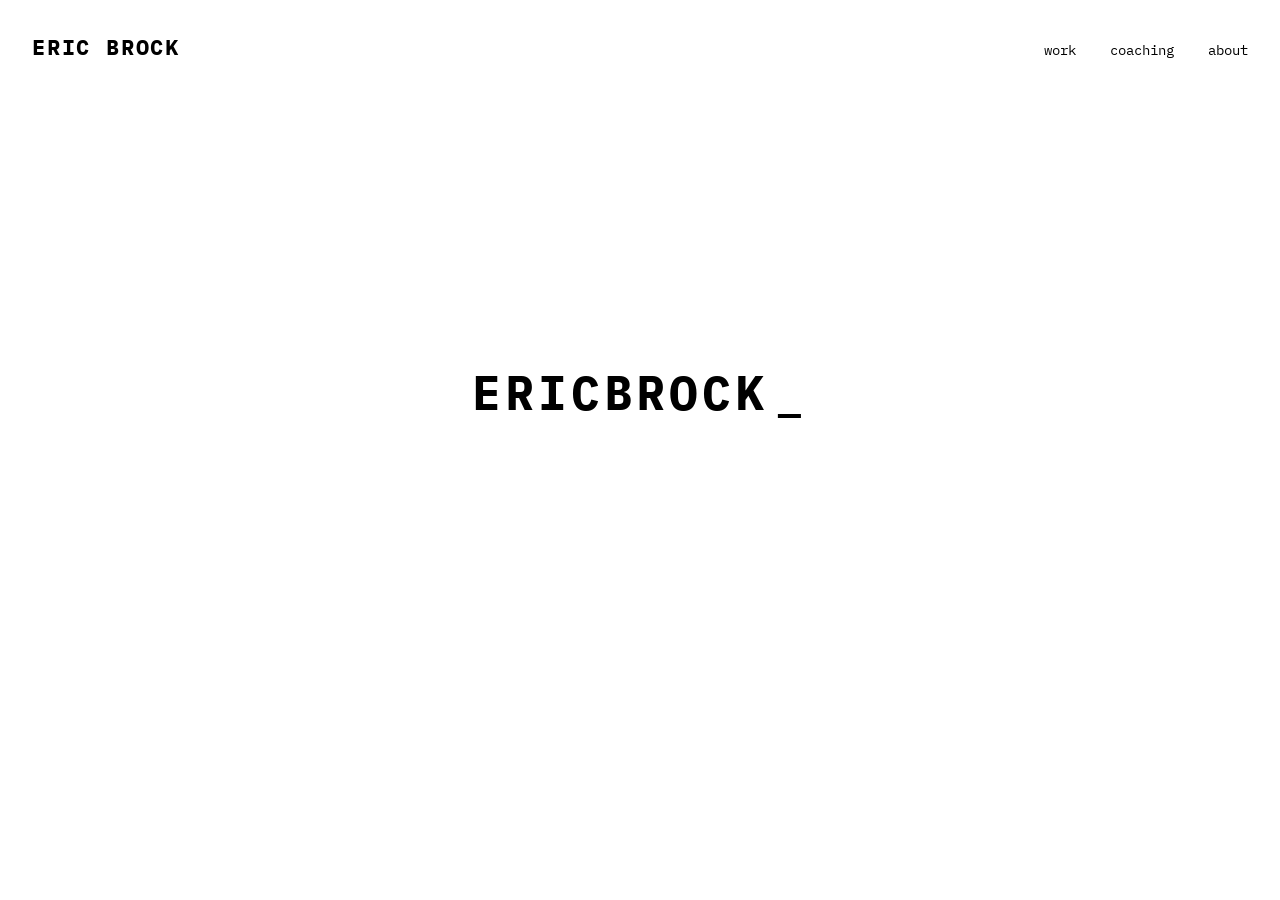
==== index.html @ 44e90fdd "Remove SVG column, fix cursor to regular weight" ====
<!DOCTYPE html>
<html lang="en">
<head>
<meta charset="UTF-8">
<meta name="viewport" content="width=device-width, initial-scale=1.0">
<title>Eric Brock</title>
<link rel="stylesheet" href="style.css">
</head>
<body>
<header>
  <span class="brand is-home">ERIC BROCK</span>
  <nav>
    <a href="/work/">work</a>
    <a href="/coaching/">coaching</a>
    <a href="/about/">about</a>
  </nav>
</header>
<main class="home">
  <div id="home-name" class="home-name">ERIC BROCK</div>
</main>
<script>
(function () {
  var el = document.getElementById('home-name');
  var text = el.textContent;
  var glyphs = '/\\|.:-+*#';
  el.innerHTML = '';
  var spans = [];
  for (var i = 0; i < text.length; i++) {
    var ch = text[i];
    var s = document.createElement('span');
    s.textContent = ch;
    s.style.display = 'inline-block';
    s.dataset.orig = ch;
    el.appendChild(s);
    if (ch !== ' ') spans.push(s);
  }

  var cursor = document.createElement('span');
  cursor.textContent = '_';
  cursor.className = 'home-cursor';
  el.appendChild(cursor);

  var radius = 120;
  var mx = -9999, my = -9999;
  var ticking = false;

  function render() {
    ticking = false;
    spans.forEach(function (s) {
      var r = s.getBoundingClientRect();
      var cx = r.left + r.width / 2;
      var cy = r.top + r.height / 2;
      var dx = mx - cx;
      var dy = my - cy;
      var dist = Math.sqrt(dx * dx + dy * dy);
      if (dist < radius) {
        var force = 1 - dist / radius;
        if (Math.random() < force) {
          s.textContent = glyphs[Math.floor(Math.random() * glyphs.length)];
        } else {
          s.textContent = s.dataset.orig;
        }
      } else {
        s.textContent = s.dataset.orig;
      }
    });
  }

  function schedule() {
    if (!ticking) {
      ticking = true;
      requestAnimationFrame(render);
    }
  }

  window.addEventListener('mousemove', function (e) {
    mx = e.clientX;
    my = e.clientY;
    schedule();
  });

  window.addEventListener('mouseleave', function () {
    mx = -9999;
    my = -9999;
    schedule();
  });
})();
</script>
</body>
</html>
---- style.css ----
@import url('https://fonts.googleapis.com/css2?family=IBM+Plex+Mono:wght@300;400;500;700&display=swap');

* {
  margin: 0;
  padding: 0;
  box-sizing: border-box;
}

html, body {
  background: #ffffff;
  color: #000000;
  font-family: 'IBM Plex Mono', monospace;
  font-weight: 400;
}

header {
  display: flex;
  justify-content: space-between;
  align-items: baseline;
  padding: 2rem 2rem 0 2rem;
}

.brand {
  font-size: 1.4rem;
  font-weight: 700;
  letter-spacing: 0.08em;
  text-decoration: none;
  color: #000000;
}

.brand.is-home {
  cursor: default;
}

nav a {
  font-size: 0.9rem;
  font-weight: 400;
  color: #000000;
  text-decoration: none;
  margin-left: 1.5rem;
}

nav a.active {
  text-decoration: underline;
}

main {
  max-width: 680px;
  margin: 0 auto;
  padding: 6rem 1.5rem 4rem 1.5rem;
}

main.home {
  min-height: 70vh;
  display: flex;
  align-items: center;
  justify-content: center;
  text-align: center;
}

.home-name {
  font-size: 3rem;
  font-weight: 700;
  letter-spacing: 0.08em;
  cursor: default;
  user-select: none;
}

.home-cursor {
  display: inline-block;
  font-weight: 400;
  margin-left: 0.15em;
  animation: blink 1s steps(1) infinite;
}

@keyframes blink {
  50% { opacity: 0; }
}

.project-list, .section-list {
  list-style: none;
}

.project-list li, .section-list li {
  font-size: 1rem;
  font-weight: 400;
  margin-bottom: 0.75rem;
  line-height: 1.5;
}

.project-list a {
  color: #000000;
}

.section-heading {
  font-size: 0.9rem;
  font-weight: 500;
  text-transform: uppercase;
  letter-spacing: 0.05em;
  margin: 2.5rem 0 1rem 0;
}

.section-heading:first-of-type {
  margin-top: 0;
}

p {
  font-size: 1rem;
  line-height: 1.6;
  margin-bottom: 1.2rem;
  font-weight: 400;
}

.placeholder {
  font-size: 0.95rem;
  color: #000000;
  font-weight: 300;
}

@media (max-width: 600px) {

  header {
    flex-direction: column;
    align-items: flex-start;
  }

  nav {
    margin-top: 0.75rem;
  }

  nav a {
    margin-left: 0;
    margin-right: 1.25rem;
  }

  .home-name {
    font-size: 2rem;
  }
}
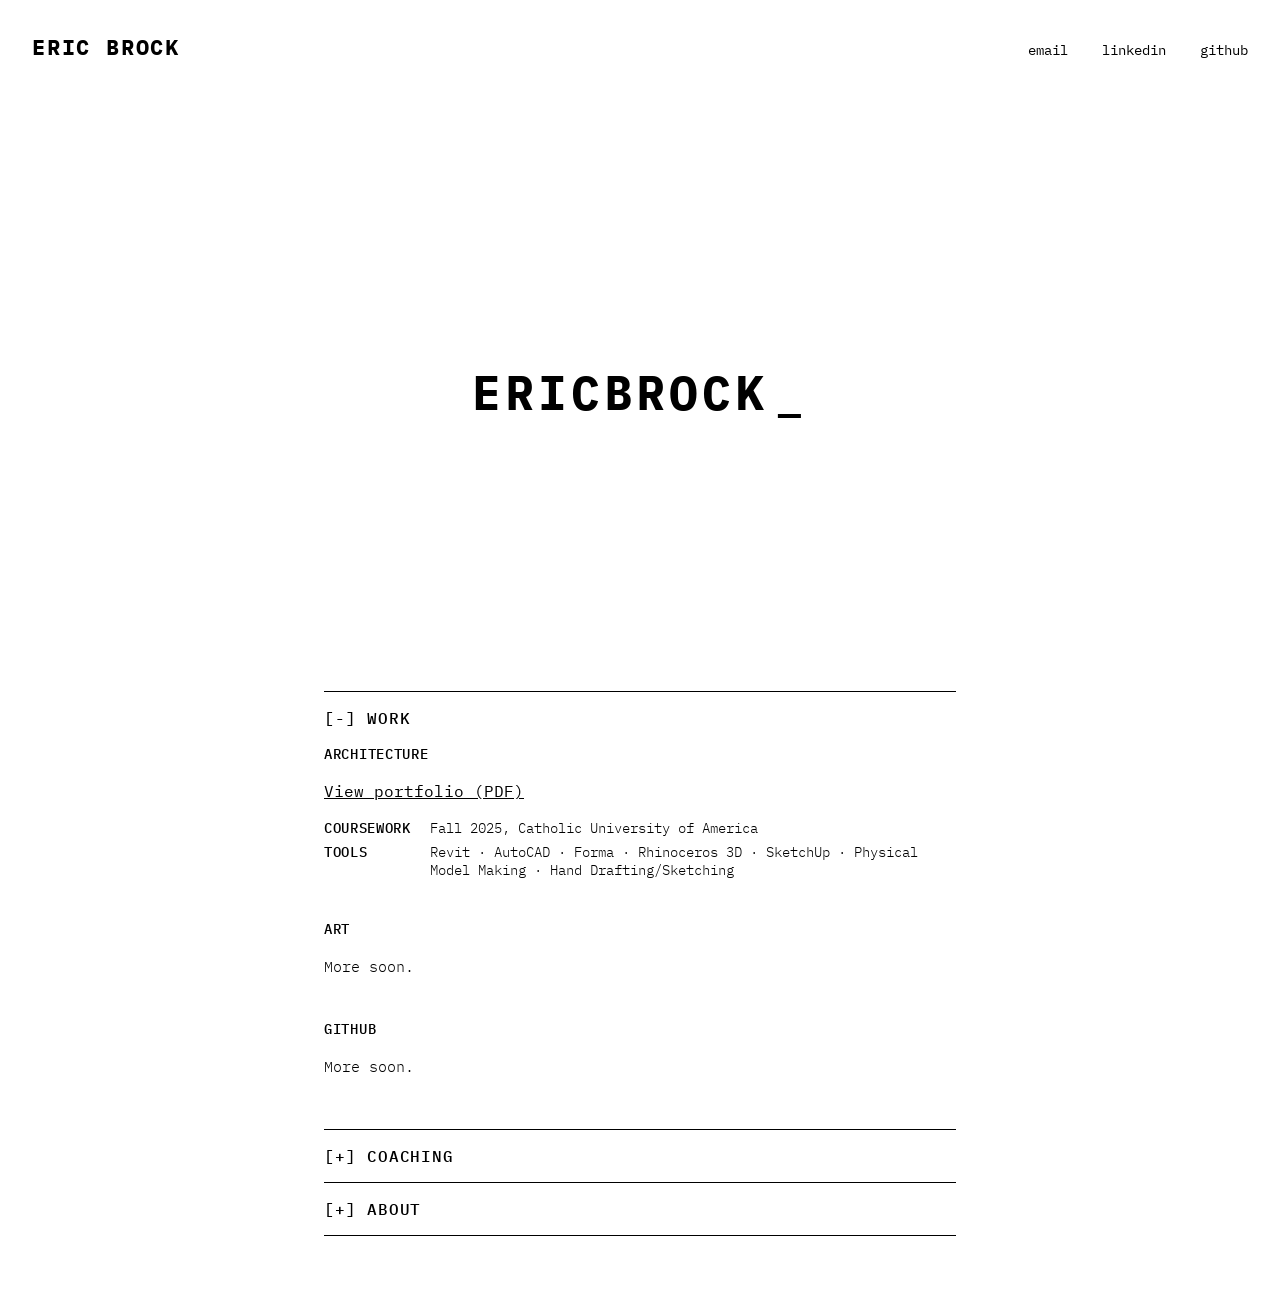
==== commit c1f5e5ce: "Restructure homepage into accordion (work/coaching/about), swap nav to email/linkedin/github placeho" ====
--- a/index.html
+++ b/index.html
@@ -10,14 +10,55 @@
 <header>
   <span class="brand is-home">ERIC BROCK</span>
   <nav>
-    <a href="/work/">work</a>
-    <a href="/coaching/">coaching</a>
-    <a href="/about/">about</a>
+    <a href="#">email</a>
+    <a href="#">linkedin</a>
+    <a href="#">github</a>
   </nav>
 </header>
 <main class="home">
   <div id="home-name" class="home-name">ERIC BROCK</div>
 </main>
+<section class="accordion">
+  <div class="accordion-item">
+    <button class="accordion-trigger" aria-expanded="true" aria-controls="panel-work">[-] work</button>
+    <div class="accordion-panel" id="panel-work">
+      <div class="section-heading">Architecture</div>
+      <ul class="project-list">
+        <li><a href="/assets/Brock_Portfolio.pdf">View portfolio (PDF)</a></li>
+      </ul>
+      <dl class="spec-table">
+        <dt>Coursework</dt>
+        <dd>Fall 2025, Catholic University of America</dd>
+        <dt>Tools</dt>
+        <dd>Revit · AutoCAD · Forma · Rhinoceros 3D · SketchUp · Physical Model Making · Hand Drafting/Sketching</dd>
+      </dl>
+
+      <div class="section-heading">Art</div>
+      <p class="placeholder">More soon.</p>
+
+      <div class="section-heading">GitHub</div>
+      <p class="placeholder">More soon.</p>
+    </div>
+  </div>
+
+  <div class="accordion-item">
+    <button class="accordion-trigger" aria-expanded="false" aria-controls="panel-coaching">[+] coaching</button>
+    <div class="accordion-panel" id="panel-coaching" hidden>
+      <p>In between studio and site visits, I coach students on college applications. Mostly summers, some during the school year. The work is figuring out what's actually there in a student's story, then helping them say it clearly.</p>
+      <p>As a first-gen student, I applied to around 40 schools without access to a counselor or consultant. What it takes to get in shouldn't be hidden behind a desk at some elite university.</p>
+      <p>I know how frustrating this process is for families navigating it for the first time. I've sat on both sides of that desk, as a student without a roadmap and as an admissions officer at two universities. My goal is to demystify it and help students directly.</p>
+    </div>
+  </div>
+
+  <div class="accordion-item">
+    <button class="accordion-trigger" aria-expanded="false" aria-controls="panel-about">[+] about</button>
+    <div class="accordion-panel" id="panel-about" hidden>
+      <p>Eric Brock is an M.Arch III candidate at The Design School, Arizona State University. He completed his first year of graduate study at Catholic University of America, where coursework focused on classical architecture and technical drawing.</p>
+      <p>Before graduate school, Eric served as an admissions officer at Johns Hopkins University and Howard University, where he worked directly with prospective students and their families across thousands of applications.</p>
+      <p>Eric is interested in pursuing an architectural design career where the work is material and the impact is direct.</p>
+    </div>
+  </div>
+</section>
 <script>
 (function () {
   var el = document.getElementById('home-name');
@@ -85,6 +126,28 @@
     schedule();
   });
 })();
+
+(function () {
+  var triggers = document.querySelectorAll('.accordion-trigger');
+  triggers.forEach(function (btn) {
+    btn.addEventListener('click', function () {
+      var panel = document.getElementById(btn.getAttribute('aria-controls'));
+      var wasOpen = btn.getAttribute('aria-expanded') === 'true';
+
+      triggers.forEach(function (b) {
+        b.setAttribute('aria-expanded', 'false');
+        b.textContent = '[+] ' + b.textContent.replace(/^\[[+-]\]\s*/, '');
+        document.getElementById(b.getAttribute('aria-controls')).hidden = true;
+      });
+
+      if (!wasOpen) {
+        btn.setAttribute('aria-expanded', 'true');
+        btn.textContent = '[-] ' + btn.textContent.replace(/^\[[+-]\]\s*/, '');
+        panel.hidden = false;
+      }
+    });
+  });
+})();
 </script>
 </body>
 </html>
--- a/style.css
+++ b/style.css
@@ -58,6 +58,40 @@
   text-align: center;
 }
 
+.accordion {
+  max-width: 680px;
+  margin: 0 auto;
+  padding: 0 1.5rem 4rem 1.5rem;
+}
+
+.accordion-item {
+  border-top: 1px solid #000000;
+}
+
+.accordion-item:last-child {
+  border-bottom: 1px solid #000000;
+}
+
+.accordion-trigger {
+  display: block;
+  width: 100%;
+  background: none;
+  border: none;
+  text-align: left;
+  font-family: inherit;
+  font-size: 1rem;
+  font-weight: 500;
+  letter-spacing: 0.05em;
+  text-transform: uppercase;
+  color: #000000;
+  cursor: pointer;
+  padding: 1rem 0;
+}
+
+.accordion-panel {
+  padding: 0 0 2rem 0;
+}
+
 .home-name {
   font-size: 3rem;
   font-weight: 700;
@@ -117,6 +151,27 @@
   font-weight: 300;
 }
 
+.spec-table {
+  display: grid;
+  grid-template-columns: 90px 1fr;
+  row-gap: 0.4rem;
+  column-gap: 1rem;
+  margin-top: 1rem;
+  font-size: 0.85rem;
+}
+
+.spec-table dt {
+  font-weight: 500;
+  text-transform: uppercase;
+  letter-spacing: 0.05em;
+  margin: 0;
+}
+
+.spec-table dd {
+  font-weight: 300;
+  margin: 0;
+}
+
 @media (max-width: 600px) {
 
   header {
@@ -136,4 +191,13 @@
   .home-name {
     font-size: 2rem;
   }
-}
+
+  .spec-table {
+    grid-template-columns: 1fr;
+    row-gap: 0.2rem;
+  }
+
+  .spec-table dd {
+    margin-bottom: 0.6rem;
+  }
+}
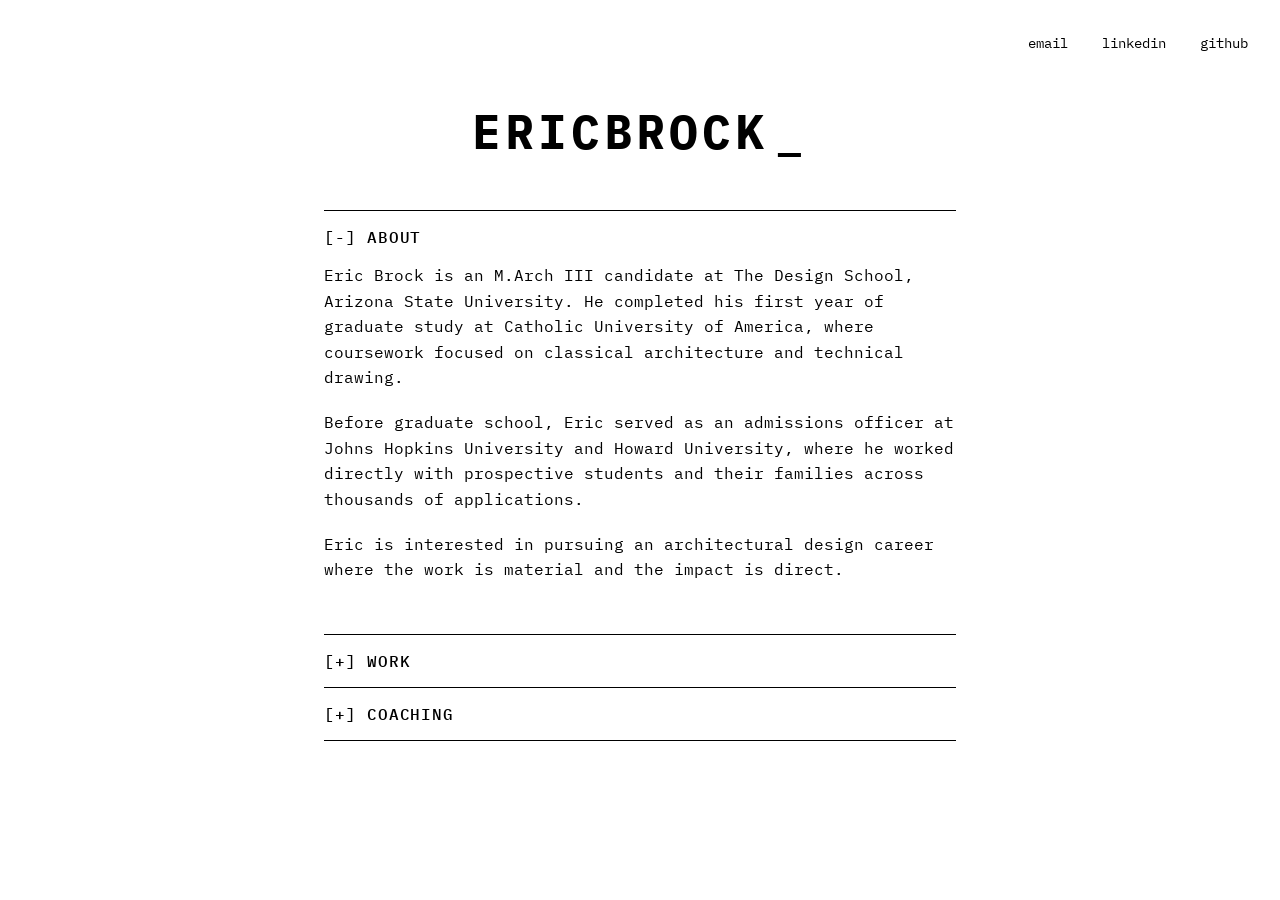
==== commit 3b52b469: "Remove header brand link, pull heading up, reorder accordion to about/work/coaching with about open " ====
--- a/index.html
+++ b/index.html
@@ -8,7 +8,6 @@
 </head>
 <body>
 <header>
-  <span class="brand is-home">ERIC BROCK</span>
   <nav>
     <a href="#">email</a>
     <a href="#">linkedin</a>
@@ -20,8 +19,17 @@
 </main>
 <section class="accordion">
   <div class="accordion-item">
-    <button class="accordion-trigger" aria-expanded="true" aria-controls="panel-work">[-] work</button>
-    <div class="accordion-panel" id="panel-work">
+    <button class="accordion-trigger" aria-expanded="true" aria-controls="panel-about">[-] about</button>
+    <div class="accordion-panel" id="panel-about">
+      <p>Eric Brock is an M.Arch III candidate at The Design School, Arizona State University. He completed his first year of graduate study at Catholic University of America, where coursework focused on classical architecture and technical drawing.</p>
+      <p>Before graduate school, Eric served as an admissions officer at Johns Hopkins University and Howard University, where he worked directly with prospective students and their families across thousands of applications.</p>
+      <p>Eric is interested in pursuing an architectural design career where the work is material and the impact is direct.</p>
+    </div>
+  </div>
+
+  <div class="accordion-item">
+    <button class="accordion-trigger" aria-expanded="false" aria-controls="panel-work">[+] work</button>
+    <div class="accordion-panel" id="panel-work" hidden>
       <div class="section-heading">Architecture</div>
       <ul class="project-list">
         <li><a href="/assets/Brock_Portfolio.pdf">View portfolio (PDF)</a></li>
@@ -47,15 +55,6 @@
       <p>In between studio and site visits, I coach students on college applications. Mostly summers, some during the school year. The work is figuring out what's actually there in a student's story, then helping them say it clearly.</p>
       <p>As a first-gen student, I applied to around 40 schools without access to a counselor or consultant. What it takes to get in shouldn't be hidden behind a desk at some elite university.</p>
       <p>I know how frustrating this process is for families navigating it for the first time. I've sat on both sides of that desk, as a student without a roadmap and as an admissions officer at two universities. My goal is to demystify it and help students directly.</p>
-    </div>
-  </div>
-
-  <div class="accordion-item">
-    <button class="accordion-trigger" aria-expanded="false" aria-controls="panel-about">[+] about</button>
-    <div class="accordion-panel" id="panel-about" hidden>
-      <p>Eric Brock is an M.Arch III candidate at The Design School, Arizona State University. He completed his first year of graduate study at Catholic University of America, where coursework focused on classical architecture and technical drawing.</p>
-      <p>Before graduate school, Eric served as an admissions officer at Johns Hopkins University and Howard University, where he worked directly with prospective students and their families across thousands of applications.</p>
-      <p>Eric is interested in pursuing an architectural design career where the work is material and the impact is direct.</p>
     </div>
   </div>
 </section>
--- a/style.css
+++ b/style.css
@@ -15,7 +15,7 @@
 
 header {
   display: flex;
-  justify-content: space-between;
+  justify-content: flex-end;
   align-items: baseline;
   padding: 2rem 2rem 0 2rem;
 }
@@ -51,11 +51,11 @@
 }
 
 main.home {
-  min-height: 70vh;
   display: flex;
   align-items: center;
   justify-content: center;
   text-align: center;
+  padding: 3rem 1.5rem;
 }
 
 .accordion {
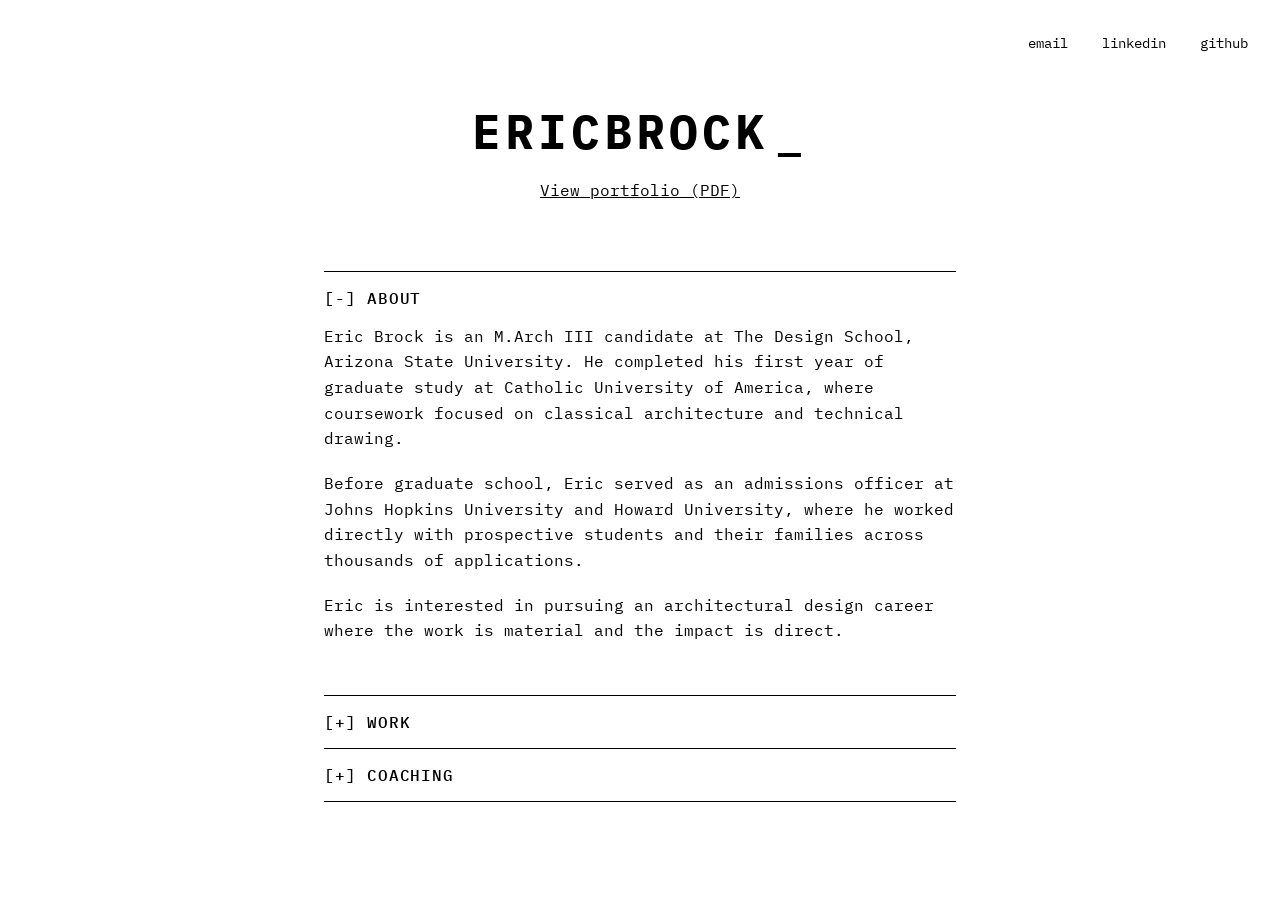
==== commit 7737167d: "Move portfolio PDF link below name, above accordion" ====
--- a/index.html
+++ b/index.html
@@ -9,13 +9,14 @@
 <body>
 <header>
   <nav>
-    <a href="#">email</a>
-    <a href="#">linkedin</a>
-    <a href="#">github</a>
+    <a href="mailto:eric@brck.design">email</a>
+    <a href="https://www.linkedin.com/in/ebj/">linkedin</a>
+    <a href="https://github.com/ericbrck">github</a>
   </nav>
 </header>
 <main class="home">
   <div id="home-name" class="home-name">ERIC BROCK</div>
+  <p class="portfolio-link"><a href="/assets/Brock_Portfolio.pdf">View portfolio (PDF)</a></p>
 </main>
 <section class="accordion">
   <div class="accordion-item">
@@ -31,9 +32,6 @@
     <button class="accordion-trigger" aria-expanded="false" aria-controls="panel-work">[+] work</button>
     <div class="accordion-panel" id="panel-work" hidden>
       <div class="section-heading">Architecture</div>
-      <ul class="project-list">
-        <li><a href="/assets/Brock_Portfolio.pdf">View portfolio (PDF)</a></li>
-      </ul>
       <dl class="spec-table">
         <dt>Coursework</dt>
         <dd>Fall 2025, Catholic University of America</dd>
--- a/style.css
+++ b/style.css
@@ -52,10 +52,19 @@
 
 main.home {
   display: flex;
+  flex-direction: column;
   align-items: center;
   justify-content: center;
   text-align: center;
   padding: 3rem 1.5rem;
+}
+
+.portfolio-link {
+  margin-top: 1rem;
+}
+
+.portfolio-link a {
+  color: #000000;
 }
 
 .accordion {
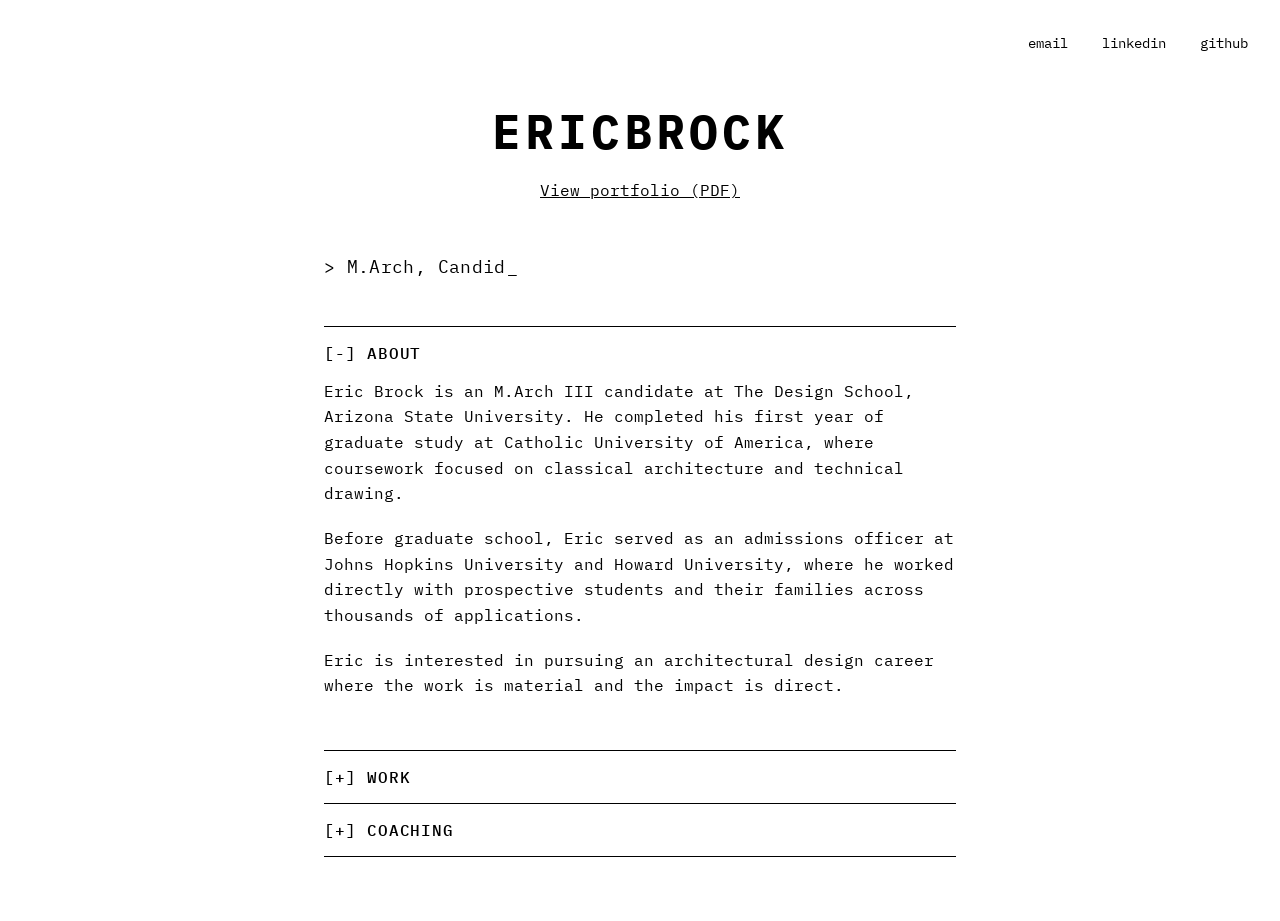
==== commit 12b44349: "Reorder home elements (name/link/typed line), slow typewriter pacing, align typed line to accordion " ====
--- a/index.html
+++ b/index.html
@@ -17,6 +17,7 @@
 <main class="home">
   <div id="home-name" class="home-name">ERIC BROCK</div>
   <p class="portfolio-link"><a href="/assets/Brock_Portfolio.pdf">View portfolio (PDF)</a></p>
+  <div class="home-typed-line">&gt; <span id="home-typed"></span><span class="home-typed-cursor">_</span></div>
 </main>
 <section class="accordion">
   <div class="accordion-item">
@@ -73,10 +74,7 @@
     if (ch !== ' ') spans.push(s);
   }
 
-  var cursor = document.createElement('span');
-  cursor.textContent = '_';
-  cursor.className = 'home-cursor';
-  el.appendChild(cursor);
+  var typed = document.getElementById('home-typed');
 
   var radius = 120;
   var mx = -9999, my = -9999;
@@ -122,6 +120,54 @@
     my = -9999;
     schedule();
   });
+
+  var phrases = [
+    'M.Arch, Candidate',
+    'Former Admissions Officer at Johns Hopkins University',
+    'Former Admissions Officer at Howard University',
+    'Admissions Coach',
+    'Design Professional'
+  ];
+  var pIndex = 0;
+  var displayed = '';
+
+  function advance() {
+    var target = ' ' + phrases[pIndex];
+    var common = 0;
+    while (common < displayed.length && common < target.length && displayed[common] === target[common]) {
+      common++;
+    }
+    var charIndex = displayed.length;
+
+    function eraseStep() {
+      if (charIndex > common) {
+        charIndex--;
+        displayed = displayed.slice(0, charIndex);
+        typed.textContent = displayed;
+        setTimeout(eraseStep, 45);
+      } else {
+        setTimeout(typeStep, 300);
+      }
+    }
+
+    function typeStep() {
+      if (charIndex < target.length) {
+        charIndex++;
+        displayed = target.slice(0, charIndex);
+        typed.textContent = displayed;
+        setTimeout(typeStep, 70);
+      } else {
+        displayed = target;
+        setTimeout(function () {
+          pIndex = (pIndex + 1) % phrases.length;
+          advance();
+        }, 3000);
+      }
+    }
+
+    eraseStep();
+  }
+  advance();
 })();
 
 (function () {
--- a/style.css
+++ b/style.css
@@ -107,12 +107,21 @@
   letter-spacing: 0.08em;
   cursor: default;
   user-select: none;
-}
-
-.home-cursor {
+  max-width: 720px;
+}
+
+.home-typed-line {
+  font-size: 1.1rem;
+  font-weight: 400;
+  letter-spacing: 0.02em;
+  width: 100%;
+  margin: 2rem auto 0 auto;
+  text-align: left;
+}
+
+.home-typed-cursor {
   display: inline-block;
-  font-weight: 400;
-  margin-left: 0.15em;
+  margin-left: 0.1em;
   animation: blink 1s steps(1) infinite;
 }
 
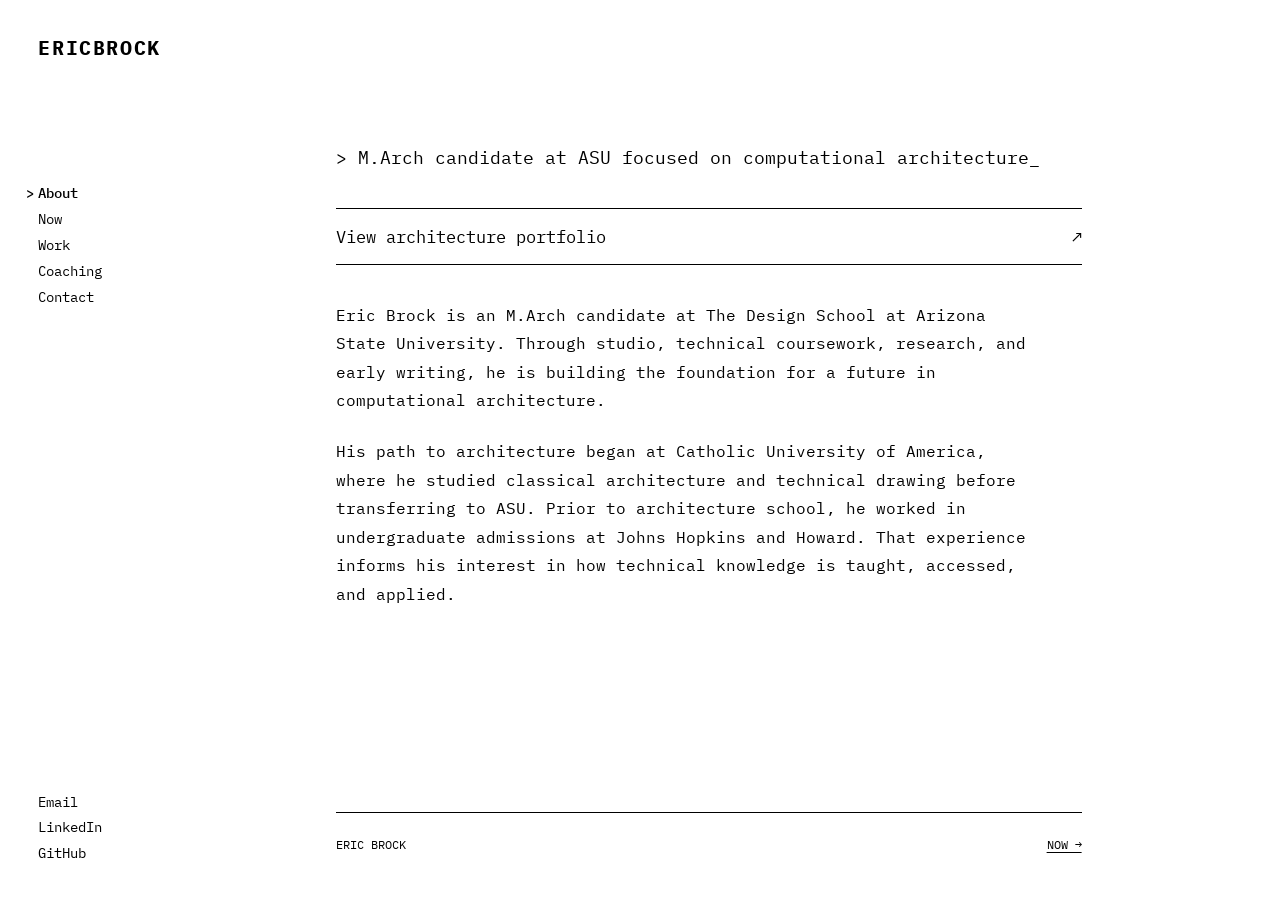
==== commit 1999c5ae: "Polish portfolio site" ====
--- a/index.html
+++ b/index.html
@@ -1,196 +1,61 @@
 <!DOCTYPE html>
 <html lang="en">
 <head>
-<meta charset="UTF-8">
-<meta name="viewport" content="width=device-width, initial-scale=1.0">
-<title>Eric Brock</title>
-<link rel="stylesheet" href="style.css">
+  <meta charset="UTF-8">
+  <meta name="viewport" content="width=device-width, initial-scale=1.0">
+  <meta name="description" content="Eric Brock is an M.Arch candidate at ASU building a foundation for computational architecture through coursework, research, and early writing.">
+  <meta name="theme-color" content="#ffffff">
+  <title>Eric Brock — About</title>
+  <link rel="stylesheet" href="style.css?v=20260717f">
 </head>
 <body>
-<header>
-  <nav>
-    <a href="mailto:eric@brck.design">email</a>
-    <a href="https://www.linkedin.com/in/ebj/">linkedin</a>
-    <a href="https://github.com/ericbrck">github</a>
-  </nav>
-</header>
-<main class="home">
-  <div id="home-name" class="home-name">ERIC BROCK</div>
-  <p class="portfolio-link"><a href="/assets/Brock_Portfolio.pdf">View portfolio (PDF)</a></p>
-  <div class="home-typed-line">&gt; <span id="home-typed"></span><span class="home-typed-cursor">_</span></div>
-</main>
-<section class="accordion">
-  <div class="accordion-item">
-    <button class="accordion-trigger" aria-expanded="true" aria-controls="panel-about">[-] about</button>
-    <div class="accordion-panel" id="panel-about">
-      <p>Eric Brock is an M.Arch III candidate at The Design School, Arizona State University. He completed his first year of graduate study at Catholic University of America, where coursework focused on classical architecture and technical drawing.</p>
-      <p>Before graduate school, Eric served as an admissions officer at Johns Hopkins University and Howard University, where he worked directly with prospective students and their families across thousands of applications.</p>
-      <p>Eric is interested in pursuing an architectural design career where the work is material and the impact is direct.</p>
-    </div>
+  <a class="skip-link" href="#content">Skip to content</a>
+  <div class="site-shell">
+    <aside class="sidebar" aria-label="Site navigation">
+      <a class="site-name" href="index.html" aria-label="Eric Brock, About page"><span id="site-name">ERICBROCK</span></a>
+      <nav class="site-nav" aria-label="Primary navigation">
+        <a class="active" aria-current="page" href="index.html">About</a>
+        <a href="now.html">Now</a>
+        <a href="work.html">Work</a>
+        <a href="coaching.html">Coaching</a>
+        <a href="contact.html">Contact</a>
+      </nav>
+      <div class="sidebar-links" aria-label="External links">
+        <a href="mailto:eric@brck.design">Email</a>
+        <a href="https://www.linkedin.com/in/ebj/">LinkedIn</a>
+        <a href="https://github.com/ericbrck">GitHub</a>
+      </div>
+    </aside>
+
+    <main id="content" tabindex="-1">
+      <article class="page about-page">
+        <header class="about-intro">
+          <h1 class="visually-hidden">About Eric Brock</h1>
+          <div class="typed-line" aria-label="M.Arch candidate at ASU focused on computational architecture">
+            <span aria-hidden="true">&gt;</span>
+            <span> M.Arch candidate at ASU focused on computational architecture</span><span class="typed-cursor" aria-hidden="true">_</span>
+          </div>
+        </header>
+
+        <a class="portfolio-cta" href="assets/Brock_Portfolio.pdf">
+          <span>
+            <strong>View architecture portfolio</strong>
+          </span>
+          <span class="cta-arrow" aria-hidden="true">↗</span>
+        </a>
+
+        <div class="prose">
+          <p>Eric Brock is an M.Arch candidate at The Design School at Arizona State University. Through studio, technical coursework, research, and early writing, he is building the foundation for a future in computational architecture.</p>
+          <p>His path to architecture began at Catholic University of America, where he studied classical architecture and technical drawing before transferring to ASU. Prior to architecture school, he worked in undergraduate admissions at Johns Hopkins and Howard. That experience informs his interest in how technical knowledge is taught, accessed, and applied.</p>
+        </div>
+
+        <footer class="page-footer">
+          <span>Eric Brock</span>
+          <a href="now.html">Now →</a>
+        </footer>
+      </article>
+    </main>
   </div>
-
-  <div class="accordion-item">
-    <button class="accordion-trigger" aria-expanded="false" aria-controls="panel-work">[+] work</button>
-    <div class="accordion-panel" id="panel-work" hidden>
-      <div class="section-heading">Architecture</div>
-      <dl class="spec-table">
-        <dt>Coursework</dt>
-        <dd>Fall 2025, Catholic University of America</dd>
-        <dt>Tools</dt>
-        <dd>Revit · AutoCAD · Forma · Rhinoceros 3D · SketchUp · Physical Model Making · Hand Drafting/Sketching</dd>
-      </dl>
-
-      <div class="section-heading">Art</div>
-      <p class="placeholder">More soon.</p>
-
-      <div class="section-heading">GitHub</div>
-      <p class="placeholder">More soon.</p>
-    </div>
-  </div>
-
-  <div class="accordion-item">
-    <button class="accordion-trigger" aria-expanded="false" aria-controls="panel-coaching">[+] coaching</button>
-    <div class="accordion-panel" id="panel-coaching" hidden>
-      <p>In between studio and site visits, I coach students on college applications. Mostly summers, some during the school year. The work is figuring out what's actually there in a student's story, then helping them say it clearly.</p>
-      <p>As a first-gen student, I applied to around 40 schools without access to a counselor or consultant. What it takes to get in shouldn't be hidden behind a desk at some elite university.</p>
-      <p>I know how frustrating this process is for families navigating it for the first time. I've sat on both sides of that desk, as a student without a roadmap and as an admissions officer at two universities. My goal is to demystify it and help students directly.</p>
-    </div>
-  </div>
-</section>
-<script>
-(function () {
-  var el = document.getElementById('home-name');
-  var text = el.textContent;
-  var glyphs = '/\\|.:-+*#';
-  el.innerHTML = '';
-  var spans = [];
-  for (var i = 0; i < text.length; i++) {
-    var ch = text[i];
-    var s = document.createElement('span');
-    s.textContent = ch;
-    s.style.display = 'inline-block';
-    s.dataset.orig = ch;
-    el.appendChild(s);
-    if (ch !== ' ') spans.push(s);
-  }
-
-  var typed = document.getElementById('home-typed');
-
-  var radius = 120;
-  var mx = -9999, my = -9999;
-  var ticking = false;
-
-  function render() {
-    ticking = false;
-    spans.forEach(function (s) {
-      var r = s.getBoundingClientRect();
-      var cx = r.left + r.width / 2;
-      var cy = r.top + r.height / 2;
-      var dx = mx - cx;
-      var dy = my - cy;
-      var dist = Math.sqrt(dx * dx + dy * dy);
-      if (dist < radius) {
-        var force = 1 - dist / radius;
-        if (Math.random() < force) {
-          s.textContent = glyphs[Math.floor(Math.random() * glyphs.length)];
-        } else {
-          s.textContent = s.dataset.orig;
-        }
-      } else {
-        s.textContent = s.dataset.orig;
-      }
-    });
-  }
-
-  function schedule() {
-    if (!ticking) {
-      ticking = true;
-      requestAnimationFrame(render);
-    }
-  }
-
-  window.addEventListener('mousemove', function (e) {
-    mx = e.clientX;
-    my = e.clientY;
-    schedule();
-  });
-
-  window.addEventListener('mouseleave', function () {
-    mx = -9999;
-    my = -9999;
-    schedule();
-  });
-
-  var phrases = [
-    'M.Arch, Candidate',
-    'Former Admissions Officer at Johns Hopkins University',
-    'Former Admissions Officer at Howard University',
-    'Admissions Coach',
-    'Design Professional'
-  ];
-  var pIndex = 0;
-  var displayed = '';
-
-  function advance() {
-    var target = ' ' + phrases[pIndex];
-    var common = 0;
-    while (common < displayed.length && common < target.length && displayed[common] === target[common]) {
-      common++;
-    }
-    var charIndex = displayed.length;
-
-    function eraseStep() {
-      if (charIndex > common) {
-        charIndex--;
-        displayed = displayed.slice(0, charIndex);
-        typed.textContent = displayed;
-        setTimeout(eraseStep, 45);
-      } else {
-        setTimeout(typeStep, 300);
-      }
-    }
-
-    function typeStep() {
-      if (charIndex < target.length) {
-        charIndex++;
-        displayed = target.slice(0, charIndex);
-        typed.textContent = displayed;
-        setTimeout(typeStep, 70);
-      } else {
-        displayed = target;
-        setTimeout(function () {
-          pIndex = (pIndex + 1) % phrases.length;
-          advance();
-        }, 3000);
-      }
-    }
-
-    eraseStep();
-  }
-  advance();
-})();
-
-(function () {
-  var triggers = document.querySelectorAll('.accordion-trigger');
-  triggers.forEach(function (btn) {
-    btn.addEventListener('click', function () {
-      var panel = document.getElementById(btn.getAttribute('aria-controls'));
-      var wasOpen = btn.getAttribute('aria-expanded') === 'true';
-
-      triggers.forEach(function (b) {
-        b.setAttribute('aria-expanded', 'false');
-        b.textContent = '[+] ' + b.textContent.replace(/^\[[+-]\]\s*/, '');
-        document.getElementById(b.getAttribute('aria-controls')).hidden = true;
-      });
-
-      if (!wasOpen) {
-        btn.setAttribute('aria-expanded', 'true');
-        btn.textContent = '[-] ' + btn.textContent.replace(/^\[[+-]\]\s*/, '');
-        panel.hidden = false;
-      }
-    });
-  });
-})();
-</script>
+  <script src="site.js?v=20260717b"></script>
 </body>
 </html>
--- a/style.css
+++ b/style.css
@@ -1,127 +1,229 @@
 @import url('https://fonts.googleapis.com/css2?family=IBM+Plex+Mono:wght@300;400;500;700&display=swap');
 
+:root {
+  --background: #ffffff;
+  --foreground: #000000;
+  --muted: #5d5d5d;
+  --gutter: clamp(1.25rem, 3vw, 3rem);
+  --sidebar-width: 17rem;
+  --page-top: clamp(6rem, 16vh, 10rem);
+  --intro-band: 4rem;
+}
+
 * {
+  box-sizing: border-box;
   margin: 0;
   padding: 0;
-  box-sizing: border-box;
-}
-
-html, body {
-  background: #ffffff;
-  color: #000000;
+}
+
+html,
+body {
+  background: var(--background);
+  color: var(--foreground);
   font-family: 'IBM Plex Mono', monospace;
   font-weight: 400;
-}
-
-header {
-  display: flex;
-  justify-content: flex-end;
-  align-items: baseline;
-  padding: 2rem 2rem 0 2rem;
-}
-
-.brand {
-  font-size: 1.4rem;
+  min-height: 100%;
+  -webkit-text-size-adjust: 100%;
+  text-size-adjust: 100%;
+}
+
+a {
+  color: inherit;
+  text-decoration-thickness: 1px;
+  text-underline-offset: 0.22em;
+}
+
+a:hover {
+  text-decoration-style: solid;
+  text-decoration-thickness: 2px;
+}
+
+a:focus-visible,
+[tabindex]:focus-visible {
+  outline: 2px solid var(--foreground);
+  outline-offset: 4px;
+}
+
+.skip-link {
+  background: var(--foreground);
+  color: var(--background);
+  left: 1rem;
+  padding: 0.75rem 1rem;
+  position: fixed;
+  top: 1rem;
+  transform: translateY(-200%);
+  z-index: 100;
+}
+
+.skip-link:focus {
+  transform: translateY(0);
+}
+
+.visually-hidden {
+  clip: rect(0 0 0 0);
+  clip-path: inset(50%);
+  height: 1px;
+  overflow: hidden;
+  position: absolute;
+  white-space: nowrap;
+  width: 1px;
+}
+
+.site-shell {
+  display: grid;
+  grid-template-columns: var(--sidebar-width) minmax(0, 1fr);
+  margin: 0 auto;
+  max-width: 88rem;
+  min-height: 100vh;
+}
+
+.sidebar {
+  align-self: start;
+  display: flex;
+  flex-direction: column;
+  height: 100vh;
+  padding: var(--gutter);
+  position: sticky;
+  top: 0;
+}
+
+.site-name {
+  font-size: 1.25rem;
   font-weight: 700;
   letter-spacing: 0.08em;
+  line-height: 1;
   text-decoration: none;
-  color: #000000;
-}
-
-.brand.is-home {
-  cursor: default;
-}
-
-nav a {
-  font-size: 0.9rem;
-  font-weight: 400;
-  color: #000000;
+  white-space: nowrap;
+}
+
+.site-name span span {
+  display: inline-block;
+}
+
+.site-nav {
+  align-items: flex-start;
+  display: flex;
+  flex-direction: column;
+  gap: 0.5rem;
+  margin-top: clamp(4rem, 14vh, 8rem);
+  padding-left: 0;
+}
+
+.site-nav a,
+.sidebar-links a {
+  font-size: 0.86rem;
   text-decoration: none;
-  margin-left: 1.5rem;
-}
-
-nav a.active {
+  width: fit-content;
+}
+
+.site-nav a:hover,
+.sidebar-links a:hover {
   text-decoration: underline;
+  text-decoration-style: solid;
+  text-decoration-thickness: 1px;
+}
+
+.site-nav a {
+  position: relative;
+}
+
+.site-nav a::before {
+  content: '';
+  left: -1.5ch;
+  position: absolute;
+  right: auto;
+  text-align: right;
+  width: 1ch;
+}
+
+.site-nav a.active {
+  font-weight: 500;
+}
+
+.site-nav a.active::before {
+  content: '>';
+}
+
+.sidebar-links {
+  display: flex;
+  flex-direction: column;
+  gap: 0.45rem;
+  margin-top: auto;
 }
 
 main {
-  max-width: 680px;
-  margin: 0 auto;
-  padding: 6rem 1.5rem 4rem 1.5rem;
-}
-
-main.home {
+  max-width: 53rem;
+  padding: 0 var(--gutter) 0 clamp(2rem, 5vw, 5rem);
+  width: 100%;
+}
+
+.page {
   display: flex;
   flex-direction: column;
-  align-items: center;
-  justify-content: center;
-  text-align: center;
-  padding: 3rem 1.5rem;
-}
-
-.portfolio-link {
-  margin-top: 1rem;
-}
-
-.portfolio-link a {
-  color: #000000;
-}
-
-.accordion {
-  max-width: 680px;
-  margin: 0 auto;
-  padding: 0 1.5rem 4rem 1.5rem;
-}
-
-.accordion-item {
-  border-top: 1px solid #000000;
-}
-
-.accordion-item:last-child {
-  border-bottom: 1px solid #000000;
-}
-
-.accordion-trigger {
-  display: block;
-  width: 100%;
-  background: none;
-  border: none;
-  text-align: left;
-  font-family: inherit;
+  min-height: 100vh;
+  padding-top: var(--page-top);
+}
+
+.now-page,
+.work-page {
+  padding-top: calc(var(--page-top) + var(--intro-band));
+}
+
+.page-header,
+.about-intro {
+  min-height: var(--intro-band);
+}
+
+.page-header {
+  max-width: 44rem;
+}
+
+.eyebrow,
+.cta-label,
+.work-number,
+.work-format {
+  font-size: 0.73rem;
+  letter-spacing: 0.08em;
+  text-transform: uppercase;
+}
+
+.eyebrow {
+  margin-bottom: 1.3rem;
+}
+
+h1 {
+  font-size: clamp(2rem, 4.4vw, 3.75rem);
+  font-weight: 500;
+  letter-spacing: -0.05em;
+  line-height: 1.04;
+  max-width: 16ch;
+}
+
+.about-page h1 {
+  font-size: clamp(1.85rem, 3.7vw, 3.15rem);
+  max-width: 20ch;
+}
+
+.page-intro {
   font-size: 1rem;
-  font-weight: 500;
-  letter-spacing: 0.05em;
-  text-transform: uppercase;
-  color: #000000;
-  cursor: pointer;
-  padding: 1rem 0;
-}
-
-.accordion-panel {
-  padding: 0 0 2rem 0;
-}
-
-.home-name {
-  font-size: 3rem;
-  font-weight: 700;
-  letter-spacing: 0.08em;
-  cursor: default;
-  user-select: none;
-  max-width: 720px;
-}
-
-.home-typed-line {
-  font-size: 1.1rem;
-  font-weight: 400;
-  letter-spacing: 0.02em;
-  width: 100%;
-  margin: 2rem auto 0 auto;
-  text-align: left;
-}
-
-.home-typed-cursor {
-  display: inline-block;
-  margin-left: 0.1em;
+  line-height: 1.7;
+  margin-top: 1.5rem;
+  max-width: 38rem;
+}
+
+.typed-line {
+  font-size: 0.95rem;
+  line-height: 1.6;
+  margin-top: 1.75rem;
+  min-height: 1.6em;
+}
+
+.about-intro .typed-line {
+  font-size: clamp(1rem, 1.5vw, 1.12rem);
+  margin-top: 0;
+}
+
+.typed-cursor {
   animation: blink 1s steps(1) infinite;
 }
 
@@ -129,93 +231,242 @@
   50% { opacity: 0; }
 }
 
-.project-list, .section-list {
-  list-style: none;
-}
-
-.project-list li, .section-list li {
-  font-size: 1rem;
+.portfolio-cta {
+  align-items: center;
+  border-bottom: 1px solid var(--foreground);
+  border-top: 1px solid var(--foreground);
+  display: flex;
+  justify-content: space-between;
+  margin: 0 0 clamp(2.5rem, 6vh, 3.75rem);
+  padding: 1.35rem 0;
+  text-decoration: none;
+}
+
+.about-page .portfolio-cta {
+  margin: 0 0 2.25rem;
+  padding: 1rem 0;
+}
+
+.portfolio-cta > span:first-child {
+  display: flex;
+  flex-direction: column;
+  gap: 0.45rem;
+}
+
+.portfolio-cta strong {
+  font-size: clamp(1.1rem, 2.2vw, 1.55rem);
+  font-weight: 500;
+}
+
+.about-page .portfolio-cta strong {
+  font-size: clamp(0.98rem, 1.35vw, 1.08rem);
   font-weight: 400;
-  margin-bottom: 0.75rem;
+}
+
+.about-page .cta-arrow {
+  font-size: 1.05rem;
+}
+
+.cta-arrow {
+  font-size: 1.35rem;
+  transition: transform 150ms ease;
+}
+
+.portfolio-cta:hover .cta-arrow,
+.work-card:hover .cta-arrow {
+  transform: translate(0.2rem, -0.2rem);
+}
+
+.prose {
+  max-width: 44rem;
+}
+
+.prose p {
+  font-size: clamp(0.96rem, 1.25vw, 1.04rem);
+  line-height: 1.78;
+  margin-bottom: 1.4rem;
+}
+
+.prose p:last-child {
+  margin-bottom: 0;
+}
+
+.now-list section {
+  display: grid;
+  gap: 1.5rem;
+  grid-template-columns: minmax(8rem, 0.38fr) minmax(0, 1fr);
+  padding: 1.35rem 0;
+}
+
+.now-list section:first-child {
+  border-top: 1px solid var(--foreground);
+}
+
+.now-list h2 {
+  font-size: 0.82rem;
+  font-weight: 500;
+  letter-spacing: 0.04em;
   line-height: 1.5;
-}
-
-.project-list a {
-  color: #000000;
-}
-
-.section-heading {
-  font-size: 0.9rem;
-  font-weight: 500;
   text-transform: uppercase;
-  letter-spacing: 0.05em;
-  margin: 2.5rem 0 1rem 0;
-}
-
-.section-heading:first-of-type {
+}
+
+.now-list p {
+  margin-bottom: 0;
+}
+
+.work-card {
+  align-items: center;
+  border-bottom: 1px solid var(--foreground);
+  border-top: 1px solid var(--foreground);
+  display: grid;
+  gap: 1.25rem;
+  grid-template-columns: minmax(0, 1fr) auto auto;
   margin-top: 0;
-}
-
-p {
-  font-size: 1rem;
-  line-height: 1.6;
-  margin-bottom: 1.2rem;
+  padding: 1.25rem 0;
+  text-decoration: none;
+}
+
+.work-card > strong {
+  font-size: clamp(1rem, 1.5vw, 1.12rem);
   font-weight: 400;
-}
-
-.placeholder {
-  font-size: 0.95rem;
-  color: #000000;
-  font-weight: 300;
-}
-
-.spec-table {
+  letter-spacing: 0;
+  line-height: 1.5;
+  text-transform: none;
+}
+
+.work-format {
+  color: var(--muted);
+  margin-top: 0;
+}
+
+.contact-list {
+  border-top: 1px solid var(--foreground);
+  margin-top: 0;
+}
+
+.coaching-page .prose {
+  border-top: 1px solid var(--foreground);
+  padding-top: 1.5rem;
+}
+
+.contact-list a {
+  align-items: center;
+  border-bottom: 1px solid var(--foreground);
   display: grid;
-  grid-template-columns: 90px 1fr;
-  row-gap: 0.4rem;
-  column-gap: 1rem;
-  margin-top: 1rem;
-  font-size: 0.85rem;
-}
-
-.spec-table dt {
-  font-weight: 500;
+  font-size: 0.82rem;
+  gap: 1rem;
+  grid-template-columns: 6rem minmax(0, 1fr) auto;
+  padding: 1.25rem 0;
+  text-decoration: none;
+}
+
+.contact-list strong {
+  font-size: clamp(1rem, 2vw, 1.25rem);
+  font-weight: 400;
+}
+
+.page-footer {
+  border-top: 1px solid var(--foreground);
+  display: flex;
+  font-size: 0.75rem;
+  justify-content: space-between;
+  margin-top: auto;
+  padding: 1.5rem 0 3rem;
   text-transform: uppercase;
-  letter-spacing: 0.05em;
-  margin: 0;
-}
-
-.spec-table dd {
-  font-weight: 300;
-  margin: 0;
-}
-
-@media (max-width: 600px) {
-
-  header {
-    flex-direction: column;
-    align-items: flex-start;
-  }
-
-  nav {
-    margin-top: 0.75rem;
-  }
-
-  nav a {
-    margin-left: 0;
-    margin-right: 1.25rem;
-  }
-
-  .home-name {
-    font-size: 2rem;
-  }
-
-  .spec-table {
-    grid-template-columns: 1fr;
-    row-gap: 0.2rem;
-  }
-
-  .spec-table dd {
-    margin-bottom: 0.6rem;
-  }
-}
+}
+
+@media (max-width: 760px) {
+  .site-shell {
+    display: block;
+  }
+
+  .sidebar {
+    background: var(--background);
+    border-bottom: 1px solid var(--foreground);
+    height: auto;
+    padding: 1.2rem var(--gutter) 1rem;
+    z-index: 20;
+  }
+
+  .site-name {
+    font-size: 1.05rem;
+  }
+
+  .site-nav {
+    flex-direction: row;
+    gap: 1.2rem;
+    margin-top: 1rem;
+    overflow-x: auto;
+    padding-bottom: 0.2rem;
+    scrollbar-width: none;
+  }
+
+  .site-nav::-webkit-scrollbar {
+    display: none;
+  }
+
+  .site-nav a {
+    flex: 0 0 auto;
+    font-size: 0.78rem;
+  }
+
+  .site-nav a::before,
+  .site-nav a.active::before {
+    content: none;
+  }
+
+  .site-nav a.active {
+    text-decoration: underline;
+  }
+
+  .sidebar-links {
+    display: none;
+  }
+
+  main {
+    max-width: none;
+    padding: 0 var(--gutter);
+  }
+
+  .page {
+    min-height: calc(100vh - 6.8rem);
+    padding-top: clamp(4rem, 10vh, 6rem);
+  }
+
+  .now-page,
+  .work-page {
+    padding-top: calc(clamp(4rem, 10vh, 6rem) + var(--intro-band));
+  }
+
+  .about-page .portfolio-cta {
+    margin: 0 0 2.5rem;
+  }
+}
+
+@media (max-width: 520px) {
+  .now-list section {
+    display: block;
+  }
+
+  .now-list h2 {
+    margin-bottom: 0.75rem;
+  }
+
+  .contact-list a {
+    grid-template-columns: 1fr auto;
+  }
+
+  .contact-list a > span:first-child {
+    grid-column: 1 / -1;
+  }
+}
+
+@media (prefers-reduced-motion: reduce) {
+  .typed-cursor {
+    animation: none;
+  }
+
+  .cta-arrow {
+    transition: none;
+  }
+}
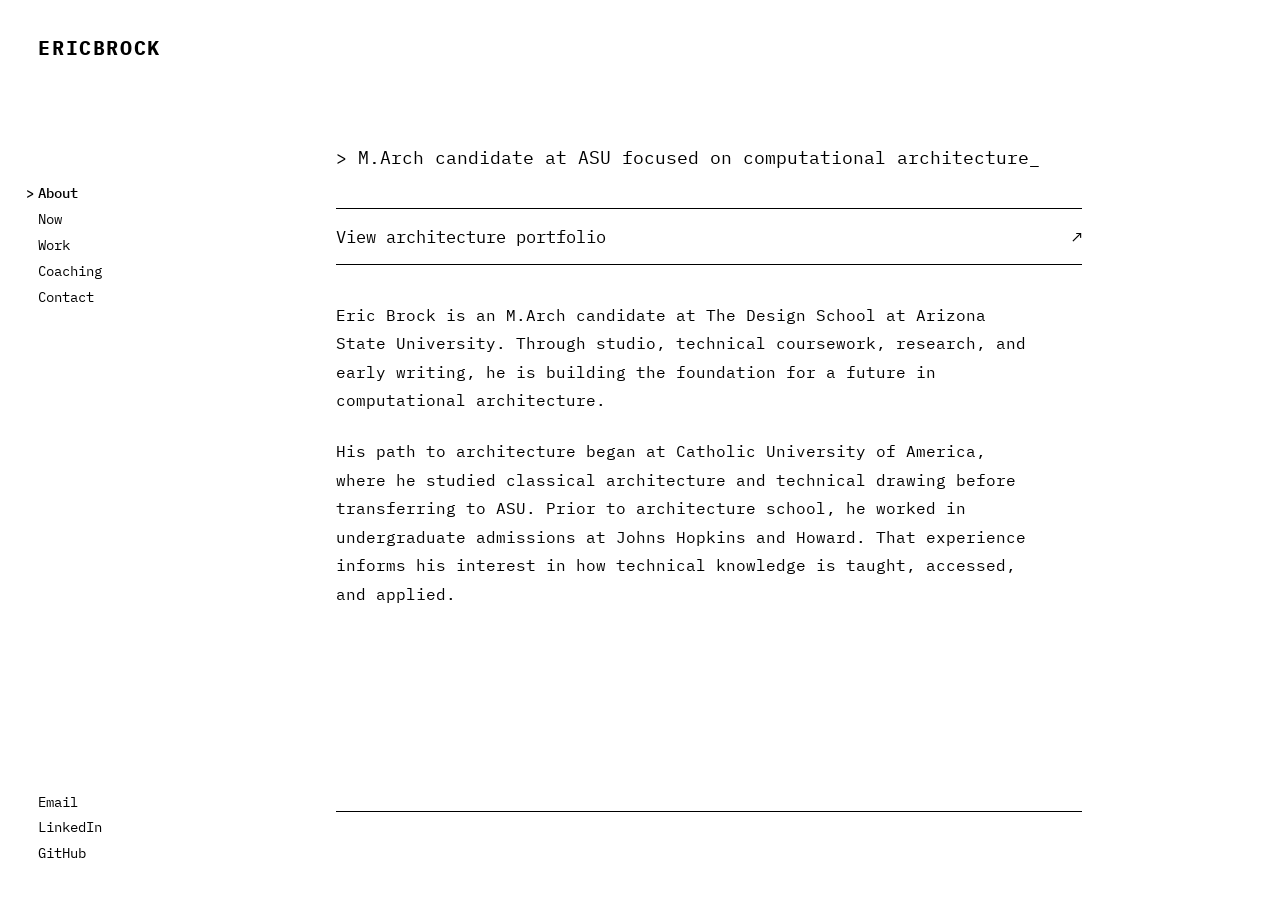
==== commit f1aadfb3: "Polish layout and contact interactions" ====
--- a/index.html
+++ b/index.html
@@ -49,10 +49,7 @@
           <p>His path to architecture began at Catholic University of America, where he studied classical architecture and technical drawing before transferring to ASU. Prior to architecture school, he worked in undergraduate admissions at Johns Hopkins and Howard. That experience informs his interest in how technical knowledge is taught, accessed, and applied.</p>
         </div>
 
-        <footer class="page-footer">
-          <span>Eric Brock</span>
-          <a href="now.html">Now →</a>
-        </footer>
+        <div class="page-end-rule" aria-hidden="true"></div>
       </article>
     </main>
   </div>
--- a/style.css
+++ b/style.css
@@ -27,6 +27,10 @@
   text-size-adjust: 100%;
 }
 
+html {
+  scrollbar-gutter: stable;
+}
+
 a {
   color: inherit;
   text-decoration-thickness: 1px;
@@ -100,6 +104,10 @@
   display: inline-block;
 }
 
+.scramble-text > span {
+  display: inline-block;
+}
+
 .site-nav {
   align-items: flex-start;
   display: flex;
@@ -278,13 +286,15 @@
 }
 
 .prose {
-  max-width: 44rem;
+  max-width: none;
+  width: 100%;
 }
 
 .prose p {
   font-size: clamp(0.96rem, 1.25vw, 1.04rem);
   line-height: 1.78;
   margin-bottom: 1.4rem;
+  max-width: 44rem;
 }
 
 .prose p:last-child {
@@ -365,14 +375,10 @@
   font-weight: 400;
 }
 
-.page-footer {
-  border-top: 1px solid var(--foreground);
-  display: flex;
-  font-size: 0.75rem;
-  justify-content: space-between;
+.page-end-rule {
+  border-top: 1px solid var(--foreground);
+  height: 5.5625rem;
   margin-top: auto;
-  padding: 1.5rem 0 3rem;
-  text-transform: uppercase;
 }
 
 @media (max-width: 760px) {
